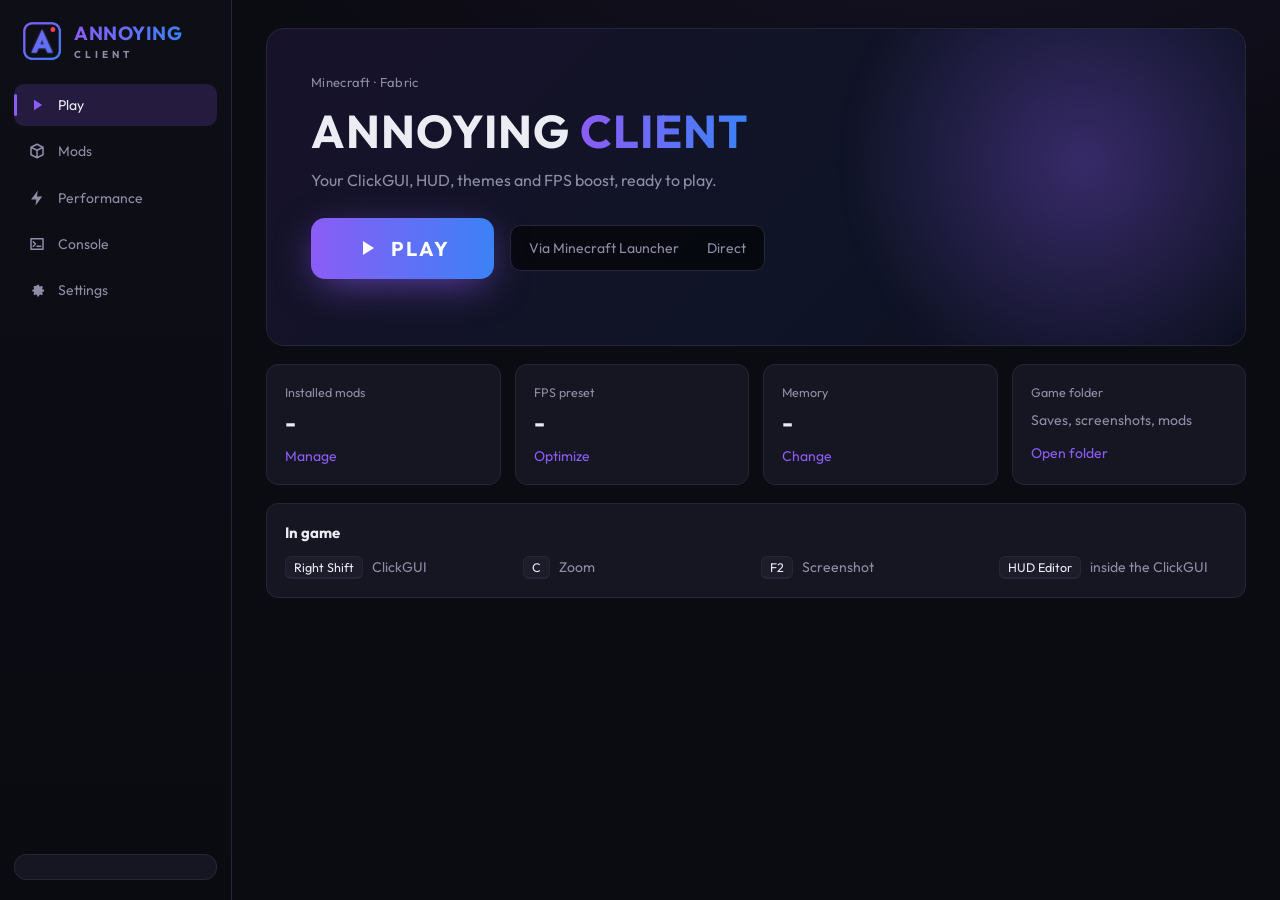
==== launcher/web/index.html @ da346d33 "Add Annoying Client Launcher (AnnoyingClient.exe) Standalone launcher with an embedded web UI: insta" ====
<!doctype html>
<html lang="en">
<head>
<meta charset="utf-8">
<meta name="viewport" content="width=device-width, initial-scale=1">
<title>Annoying Client</title>
<link rel="icon" href="icon.png">
<link rel="stylesheet" href="app.css">
</head>
<body>
<div class="app">
  <aside class="sidebar">
    <div class="brand">
      <img src="icon.png" alt="">
      <div>
        <div class="brand-name"><span>ANNOYING</span></div>
        <div class="brand-sub">C L I E N T</div>
      </div>
    </div>
    <nav>
      <button class="nav active" data-page="play"><svg viewBox="0 0 24 24"><path d="M8 5v14l11-7z"/></svg>Play</button>
      <button class="nav" data-page="mods"><svg viewBox="0 0 24 24"><path d="M4 7l8-4 8 4v10l-8 4-8-4z M4 7l8 4 8-4 M12 11v10" fill="none" stroke-width="2"/></svg>Mods</button>
      <button class="nav" data-page="performance"><svg viewBox="0 0 24 24"><path d="M13 2L4 14h7l-1 8 9-12h-7z"/></svg>Performance</button>
      <button class="nav" data-page="console"><svg viewBox="0 0 24 24"><path d="M4 5h16v14H4z M7 9l3 3-3 3 M12 15h5" fill="none" stroke-width="2"/></svg>Console</button>
      <button class="nav" data-page="settings"><svg viewBox="0 0 24 24"><path d="M12 8a4 4 0 100 8 4 4 0 000-8zm8.9 5.4l-1.9-.3a7 7 0 00-.6-1.5l1.1-1.6-1.6-1.6-1.6 1.1a7 7 0 00-1.5-.6l-.3-1.9h-2.2l-.3 1.9a7 7 0 00-1.5.6L8.9 8.4 7.3 10l1.1 1.6a7 7 0 00-.6 1.5l-1.9.3v2.2l1.9.3c.1.5.3 1 .6 1.5l-1.1 1.6 1.6 1.6 1.6-1.1c.5.3 1 .5 1.5.6l.3 1.9h2.2l.3-1.9c.5-.1 1-.3 1.5-.6l1.6 1.1 1.6-1.6-1.1-1.6c.3-.5.5-1 .6-1.5l1.9-.3z" transform="translate(-0.5 -2.5) scale(1.05)"/></svg>Settings</button>
    </nav>
    <div class="account" id="account"></div>
  </aside>

  <main>
    <!-- PLAY -->
    <section class="page active" id="page-play">
      <div class="hero">
        <div class="hero-glow"></div>
        <div class="hero-content">
          <div class="eyebrow">Minecraft <span id="mc-version"></span> &middot; Fabric <span id="loader-version"></span></div>
          <h1>ANNOYING <span class="grad">CLIENT</span></h1>
          <p class="lead">Your ClickGUI, HUD, themes and FPS boost, ready to play.</p>
          <div class="play-row">
            <button class="play" id="play-btn"><svg viewBox="0 0 24 24"><path d="M8 5v14l11-7z"/></svg><span>PLAY</span></button>
            <div class="mode" id="mode-select">
              <button data-mode="official" class="seg">Via Minecraft Launcher</button>
              <button data-mode="direct" class="seg">Direct</button>
            </div>
          </div>
          <div class="mode-hint" id="mode-hint"></div>
          <div class="progress hidden" id="progress">
            <div class="progress-top"><span id="progress-stage">Preparing</span><span id="progress-detail"></span></div>
            <div class="bar"><div class="fill" id="progress-fill"></div></div>
          </div>
        </div>
      </div>
      <div class="cards">
        <div class="card stat"><div class="stat-label">Installed mods</div><div class="stat-value" id="stat-mods">-</div><button class="link" data-goto="mods">Manage</button></div>
        <div class="card stat"><div class="stat-label">FPS preset</div><div class="stat-value" id="stat-preset">-</div><button class="link" data-goto="performance">Optimize</button></div>
        <div class="card stat"><div class="stat-label">Memory</div><div class="stat-value" id="stat-memory">-</div><button class="link" data-goto="settings">Change</button></div>
        <div class="card stat"><div class="stat-label">Game folder</div><div class="stat-value small">Saves, screenshots, mods</div><button class="link" data-open="game">Open folder</button></div>
      </div>
      <div class="card tips">
        <h3>In game</h3>
        <div class="tip-grid">
          <div><kbd>Right Shift</kbd> ClickGUI</div>
          <div><kbd>C</kbd> Zoom</div>
          <div><kbd>F2</kbd> Screenshot</div>
          <div><span class="pill">HUD Editor</span> inside the ClickGUI</div>
        </div>
      </div>
    </section>

    <!-- MODS -->
    <section class="page" id="page-mods">
      <header class="page-head">
        <div><h2>Mods</h2><p>Fabric mods for Minecraft <span class="mcv"></span> from Modrinth.</p></div>
        <div class="tabs" id="mod-tabs">
          <button class="tab active" data-tab="installed">Installed</button>
          <button class="tab" data-tab="browse">Browse</button>
        </div>
      </header>
      <div id="mods-installed">
        <div class="toolbar">
          <button class="btn" id="check-updates">Check for updates</button>
          <button class="btn primary hidden" id="update-all">Update all</button>
          <div class="spacer"></div>
          <button class="btn ghost" data-open="mods">Open mods folder</button>
        </div>
        <div class="list" id="installed-list"></div>
      </div>
      <div id="mods-browse" class="hidden">
        <div class="toolbar">
          <div class="search"><svg viewBox="0 0 24 24"><circle cx="10.5" cy="10.5" r="6.5" fill="none" stroke-width="2.4"/><path d="M15.5 15.5L21 21" stroke-width="2.4"/></svg><input id="search-input" placeholder="Search Modrinth..." autocomplete="off"></div>
          <select id="search-sort">
            <option value="relevance">Relevance</option>
            <option value="downloads">Most downloads</option>
            <option value="follows">Most followed</option>
            <option value="updated">Recently updated</option>
            <option value="newest">Newest</option>
          </select>
        </div>
        <div class="grid" id="search-results"></div>
        <div class="more"><button class="btn hidden" id="search-more">Load more</button></div>
      </div>
    </section>

    <!-- PERFORMANCE -->
    <section class="page" id="page-performance">
      <header class="page-head">
        <div><h2>Performance</h2><p>Boost your FPS with proven optimization mods and tuned settings.</p></div>
      </header>
      <h3 class="section">Video preset</h3>
      <div class="presets" id="presets"></div>
      <h3 class="section">Optimization mods</h3>
      <div class="list" id="perf-mods"></div>
      <h3 class="section">Java memory</h3>
      <div class="card">
        <div class="row">
          <div><div class="label">Allocated memory</div><div class="hint" id="mem-hint"></div></div>
          <div class="mem-value" id="mem-value"></div>
        </div>
        <input type="range" id="mem-slider" min="1024" step="256">
        <div class="row gap">
          <div><div class="label">Garbage collector</div><div class="hint">G1 with Aikar's flags is the safe choice. ZGC has the shortest pauses on strong PCs.</div></div>
          <select id="gc-select"><option value="g1">G1 (Aikar's flags)</option><option value="zgc">Generational ZGC</option></select>
        </div>
      </div>
      <div class="apply-bar">
        <div class="hint">Changes apply the next time you start Minecraft.</div>
        <button class="btn primary big" id="apply-perf"><svg viewBox="0 0 24 24"><path d="M13 2L4 14h7l-1 8 9-12h-7z"/></svg>Optimize</button>
      </div>
    </section>

    <!-- CONSOLE -->
    <section class="page" id="page-console">
      <header class="page-head">
        <div><h2>Console</h2><p>Live game output (direct launches).</p></div>
        <div class="toolbar tight">
          <input id="log-filter" placeholder="Filter..." class="input">
          <button class="btn" id="log-copy">Copy</button>
          <button class="btn danger hidden" id="stop-game">Stop game</button>
        </div>
      </header>
      <pre class="console" id="console"></pre>
    </section>

    <!-- SETTINGS -->
    <section class="page" id="page-settings">
      <header class="page-head"><div><h2>Settings</h2><p>Launcher, game window and account options.</p></div></header>
      <div class="card form">
        <h3>Launch</h3>
        <div class="row"><div><div class="label">Default launch mode</div><div class="hint">"Via Minecraft Launcher" works for everyone. "Direct" needs an approved application ID (below).</div></div>
          <select id="set-mode"><option value="official">Via Minecraft Launcher</option><option value="direct">Direct</option></select></div>
        <div class="row"><div><div class="label">Window size</div><div class="hint">Width x height when not fullscreen</div></div>
          <div class="inline"><input type="number" id="set-width" class="input small"> x <input type="number" id="set-height" class="input small"></div></div>
        <div class="row"><div><div class="label">Fullscreen</div></div><label class="switch"><input type="checkbox" id="set-fullscreen"><span></span></label></div>
        <div class="row"><div><div class="label">Keep launcher open while playing</div></div><label class="switch"><input type="checkbox" id="set-keepopen"><span></span></label></div>
      </div>
      <div class="card form">
        <h3>Java</h3>
        <div class="row"><div><div class="label">Java executable</div><div class="hint">Leave empty to use the Java 21 runtime the launcher downloads from Mojang.</div></div>
          <input id="set-java" class="input wide" placeholder="Managed automatically"></div>
        <div class="row"><div><div class="label">Extra JVM arguments</div><div class="hint">Added after the memory and garbage-collector flags.</div></div>
          <input id="set-jvm" class="input wide" placeholder="e.g. -Dsodium.checks.issue2561=false"></div>
        <div class="row"><div><div class="label">Download threads</div></div><input type="number" id="set-threads" class="input small" min="1" max="64"></div>
      </div>
      <div class="card form">
        <h3>Microsoft sign-in (direct launch)</h3>
        <p class="hint block">Minecraft only accepts sign-ins from applications that Mojang has approved. To launch directly,
          register an app in the Azure portal (personal Microsoft accounts, "Allow public client flows" on), apply for Minecraft API
          access, then paste its Application (client) ID here. Until then, use "Via Minecraft Launcher": it signs in with your account
          through the official launcher and uses all of this launcher's mods and optimizations.</p>
        <div class="row"><div><div class="label">Application (client) ID</div></div><input id="set-client" class="input wide" placeholder="00000000-0000-0000-0000-000000000000"></div>
        <div class="row"><div></div><div class="inline"><button class="btn ghost" data-open="azure">Azure portal</button><button class="btn ghost" data-open="approval">Apply for approval</button></div></div>
      </div>
      <div class="card form">
        <h3>Maintenance</h3>
        <div class="row"><div><div class="label">Launcher data</div><div class="hint" id="data-dir"></div></div>
          <div class="inline"><button class="btn ghost" data-open="data">Open</button><button class="btn" id="repair">Repair game files</button></div></div>
      </div>
      <div class="save-bar"><button class="btn primary big" id="save-settings">Save settings</button></div>
    </section>
  </main>
</div>

<div class="modal hidden" id="login-modal">
  <div class="modal-card">
    <h3>Sign in with Microsoft</h3>
    <p>Your browser opened <b id="login-url">microsoft.com/link</b>. Enter this code there:</p>
    <div class="code" id="login-code">--------</div>
    <div class="inline center"><button class="btn" id="copy-code">Copy code</button><button class="btn ghost" id="login-close">Close</button></div>
    <p class="hint">This window closes automatically when you're signed in.</p>
  </div>
</div>
<div class="toasts" id="toasts"></div>
<script src="app.js"></script>
</body>
</html>
---- launcher/web/app.css ----
@font-face { font-family: Outfit; src: url(outfit-regular.ttf); font-weight: 400; }
@font-face { font-family: Outfit; src: url(outfit-bold.ttf); font-weight: 700; }

:root {
  --bg: #0b0b12;
  --bg2: #11111b;
  --panel: #161622;
  --panel2: #1c1c2b;
  --line: #262638;
  --text: #ececf4;
  --muted: #8d8da6;
  --dim: #5e5e75;
  --accent: #8b5cf6;
  --accent2: #3b82f6;
  --green: #22c55e;
  --red: #ef4444;
  --amber: #f59e0b;
  --radius: 12px;
}
* { box-sizing: border-box; }
html, body { margin: 0; height: 100%; background: var(--bg); color: var(--text); font: 14px/1.45 Outfit, "Segoe UI", system-ui, sans-serif; overflow: hidden; }
button, input, select { font: inherit; color: inherit; }
svg { width: 18px; height: 18px; fill: currentColor; stroke: currentColor; stroke-width: 0; stroke-linecap: round; stroke-linejoin: round; flex: none; }
svg [fill="none"] { stroke-width: 2; }
.hidden { display: none !important; }

.app { display: grid; grid-template-columns: 232px 1fr; height: 100vh; }

/* sidebar */
.sidebar { background: linear-gradient(180deg, #0e0e17, #0a0a11); border-right: 1px solid var(--line); display: flex; flex-direction: column; padding: 20px 14px; }
.brand { display: flex; align-items: center; gap: 12px; padding: 0 8px 22px; }
.brand img { width: 40px; height: 40px; border-radius: 10px; }
.brand-name { font-weight: 700; font-size: 19px; letter-spacing: .5px; background: linear-gradient(90deg, var(--accent), var(--accent2)); -webkit-background-clip: text; background-clip: text; color: transparent; }
.brand-sub { font-size: 10px; color: var(--muted); font-weight: 700; letter-spacing: 1px; }
nav { display: flex; flex-direction: column; gap: 4px; }
.nav { display: flex; align-items: center; gap: 12px; padding: 11px 14px; border: 0; background: none; border-radius: 10px; color: var(--muted); cursor: pointer; text-align: left; position: relative; transition: background .18s, color .18s; }
.nav:hover { background: #ffffff0a; color: var(--text); }
.nav.active { background: color-mix(in srgb, var(--accent) 18%, transparent); color: var(--text); }
.nav.active::before { content: ""; position: absolute; left: 0; top: 10px; bottom: 10px; width: 3px; border-radius: 3px; background: var(--accent); }
.nav.active svg { color: var(--accent); }

.account { margin-top: auto; background: var(--panel); border: 1px solid var(--line); border-radius: var(--radius); padding: 12px; }
.acc-row { display: flex; align-items: center; gap: 10px; }
.avatar { width: 34px; height: 34px; border-radius: 9px; background: linear-gradient(135deg, var(--accent), var(--accent2)); display: grid; place-items: center; font-weight: 700; }
.acc-name { font-weight: 700; }
.acc-sub { font-size: 12px; color: var(--muted); }
.account .btn { width: 100%; margin-top: 10px; }

/* main */
main { overflow-y: auto; padding: 28px 34px 40px; background: radial-gradient(1200px 500px at 70% -10%, #8b5cf614, transparent 60%), var(--bg); }
.page { display: none; animation: fade .25s ease; max-width: 1100px; }
.page.active { display: block; }
@keyframes fade { from { opacity: 0; transform: translateY(6px); } to { opacity: 1; transform: none; } }

.hero { position: relative; overflow: hidden; border-radius: 18px; border: 1px solid var(--line); background: linear-gradient(135deg, #17122a, #0f1426 60%, #0d1020); padding: 44px 44px 36px; }
.hero-glow { position: absolute; inset: -40% -10% auto auto; width: 520px; height: 520px; background: radial-gradient(circle, #8b5cf655, transparent 65%); filter: blur(10px); animation: float 9s ease-in-out infinite; }
@keyframes float { 50% { transform: translate(-40px, 30px); } }
.hero-content { position: relative; }
.eyebrow { color: var(--muted); font-size: 13px; letter-spacing: .3px; }
h1 { font-size: 46px; margin: 6px 0 4px; letter-spacing: 1px; }
.grad { background: linear-gradient(90deg, var(--accent), var(--accent2)); -webkit-background-clip: text; background-clip: text; color: transparent; }
.lead { color: var(--muted); margin: 0 0 26px; font-size: 16px; }
.play-row { display: flex; align-items: center; gap: 16px; flex-wrap: wrap; }
.play { display: flex; align-items: center; gap: 12px; border: 0; cursor: pointer; padding: 16px 44px; border-radius: 14px; font-size: 20px; font-weight: 700; letter-spacing: 2px; color: #fff; background: linear-gradient(90deg, var(--accent), var(--accent2)); box-shadow: 0 10px 40px -8px #8b5cf6aa; transition: transform .15s, box-shadow .2s, filter .2s; }
.play svg { width: 24px; height: 24px; }
.play:hover { transform: translateY(-2px); box-shadow: 0 14px 44px -6px #8b5cf6cc; }
.play:active { transform: translateY(0); }
.play:disabled { filter: grayscale(.7) brightness(.7); cursor: default; transform: none; }
.play.running { background: linear-gradient(90deg, #16a34a, #22c55e); box-shadow: 0 10px 40px -8px #22c55e88; }
.mode { display: flex; background: #0009; border: 1px solid var(--line); border-radius: 11px; padding: 4px; }
.seg { border: 0; background: none; padding: 8px 14px; border-radius: 8px; color: var(--muted); cursor: pointer; transition: .15s; }
.seg.active { background: var(--panel2); color: var(--text); }
.mode-hint { color: var(--muted); font-size: 12.5px; margin-top: 12px; min-height: 18px; }
.mode-hint a { color: var(--accent); cursor: pointer; }

.progress { margin-top: 22px; max-width: 560px; }
.progress-top { display: flex; justify-content: space-between; font-size: 13px; color: var(--muted); margin-bottom: 7px; }
.bar { height: 8px; background: #ffffff10; border-radius: 8px; overflow: hidden; }
.fill { height: 100%; width: 0; background: linear-gradient(90deg, var(--accent), var(--accent2)); border-radius: 8px; transition: width .25s ease; }

.cards { display: grid; grid-template-columns: repeat(4, 1fr); gap: 14px; margin: 18px 0; }
.card { background: var(--panel); border: 1px solid var(--line); border-radius: var(--radius); padding: 18px; }
.stat-label { color: var(--muted); font-size: 12.5px; }
.stat-value { font-size: 24px; font-weight: 700; margin: 4px 0 6px; }
.stat-value.small { font-size: 14px; font-weight: 400; color: var(--muted); margin: 9px 0 13px; }
.link { border: 0; background: none; color: var(--accent); padding: 0; cursor: pointer; }
.link:hover { text-decoration: underline; }
.tips h3 { margin: 0 0 12px; font-size: 15px; }
.tip-grid { display: grid; grid-template-columns: repeat(4, 1fr); gap: 10px; color: var(--muted); }
kbd, .pill { display: inline-block; background: var(--panel2); border: 1px solid var(--line); border-bottom-width: 2px; border-radius: 6px; padding: 1px 8px; margin-right: 6px; color: var(--text); font: inherit; font-size: 12.5px; }

/* headers, tabs */
.page-head { display: flex; justify-content: space-between; align-items: flex-end; gap: 20px; margin-bottom: 18px; }
h2 { margin: 0; font-size: 26px; }
.page-head p { margin: 4px 0 0; color: var(--muted); }
.tabs { display: flex; background: var(--panel); border: 1px solid var(--line); border-radius: 11px; padding: 4px; }
.tab { border: 0; background: none; padding: 8px 18px; border-radius: 8px; color: var(--muted); cursor: pointer; }
.tab.active { background: var(--accent); color: #fff; }
.toolbar { display: flex; gap: 10px; align-items: center; margin-bottom: 14px; }
.toolbar.tight { margin: 0; }
.spacer { flex: 1; }
h3.section { margin: 26px 0 12px; font-size: 15px; color: var(--muted); text-transform: uppercase; letter-spacing: 1px; font-weight: 700; }

/* buttons & inputs */
.btn { display: inline-flex; align-items: center; gap: 8px; border: 1px solid var(--line); background: var(--panel2); padding: 9px 15px; border-radius: 9px; cursor: pointer; transition: background .15s, border-color .15s, transform .1s; white-space: nowrap; }
.btn:hover { background: #24243a; border-color: #34344d; }
.btn:active { transform: scale(.98); }
.btn:disabled { opacity: .55; cursor: default; }
.btn.primary { background: linear-gradient(90deg, var(--accent), var(--accent2)); border-color: transparent; color: #fff; }
.btn.primary:hover { filter: brightness(1.1); }
.btn.ghost { background: none; }
.btn.danger { background: #ef444422; border-color: #ef444466; color: #fca5a5; }
.btn.big { padding: 12px 26px; font-size: 15px; font-weight: 700; }
.input, select, .search { background: var(--bg2); border: 1px solid var(--line); border-radius: 9px; padding: 9px 12px; outline: none; transition: border-color .15s; }
.input:focus, select:focus, .search:focus-within { border-color: var(--accent); }
.input.small { width: 90px; }
.input.wide { width: 380px; }
select { cursor: pointer; }
.search { display: flex; align-items: center; gap: 8px; flex: 1; padding: 0 12px; }
.search svg { color: var(--muted); fill: none; stroke-width: 2.4; }
.search input { border: 0; background: none; outline: none; padding: 10px 0; flex: 1; }

/* lists */
.list { display: flex; flex-direction: column; gap: 8px; }
.item { display: flex; align-items: center; gap: 14px; background: var(--panel); border: 1px solid var(--line); border-radius: var(--radius); padding: 12px 14px; transition: border-color .15s, background .15s; }
.item:hover { border-color: #33334a; }
.item.off { opacity: .55; }
.icon { width: 42px; height: 42px; border-radius: 10px; background: var(--panel2) center/cover no-repeat; flex: none; display: grid; place-items: center; font-weight: 700; color: var(--muted); }
.item-main { flex: 1; min-width: 0; }
.item-title { font-weight: 700; display: flex; align-items: center; gap: 8px; }
.item-sub { color: var(--muted); font-size: 12.5px; white-space: nowrap; overflow: hidden; text-overflow: ellipsis; }
.badge { font-size: 11px; font-weight: 700; padding: 2px 8px; border-radius: 20px; background: #8b5cf633; color: #c4b5fd; }
.badge.green { background: #22c55e26; color: #86efac; }
.badge.amber { background: #f59e0b26; color: #fcd34d; }
.icon-btn { border: 0; background: none; color: var(--muted); cursor: pointer; padding: 6px; border-radius: 7px; }
.icon-btn:hover { background: #ef444422; color: #fca5a5; }
.empty { color: var(--muted); text-align: center; padding: 40px; }

.grid { display: grid; grid-template-columns: repeat(auto-fill, minmax(300px, 1fr)); gap: 12px; }
.mod-card { display: flex; gap: 14px; background: var(--panel); border: 1px solid var(--line); border-radius: var(--radius); padding: 14px; transition: border-color .15s, transform .15s; }
.mod-card:hover { border-color: #3a3a55; transform: translateY(-1px); }
.mod-card .icon { width: 54px; height: 54px; }
.mod-desc { color: var(--muted); font-size: 12.5px; display: -webkit-box; -webkit-line-clamp: 2; -webkit-box-orient: vertical; overflow: hidden; margin: 3px 0 8px; }
.mod-meta { display: flex; align-items: center; justify-content: space-between; gap: 8px; font-size: 12px; color: var(--dim); }
.mod-meta .btn { padding: 6px 13px; font-size: 13px; }
.more { text-align: center; margin-top: 16px; }

/* switch */
.switch { position: relative; width: 42px; height: 24px; flex: none; cursor: pointer; }
.switch input { opacity: 0; width: 0; height: 0; }
.switch span { position: absolute; inset: 0; background: #2a2a3d; border-radius: 24px; transition: background .2s; }
.switch span::after { content: ""; position: absolute; width: 18px; height: 18px; left: 3px; top: 3px; border-radius: 50%; background: #b8b8cc; transition: transform .2s cubic-bezier(.3,1.4,.5,1), background .2s; }
.switch input:checked + span { background: var(--accent); }
.switch input:checked + span::after { transform: translateX(18px); background: #fff; }
.switch input:disabled + span { opacity: .5; cursor: default; }

/* performance */
.presets { display: grid; grid-template-columns: repeat(3, 1fr); gap: 14px; }
.preset { text-align: left; border: 1px solid var(--line); background: var(--panel); border-radius: var(--radius); padding: 18px; cursor: pointer; transition: border-color .15s, background .15s, transform .15s; }
.preset:hover { transform: translateY(-2px); border-color: #3a3a55; }
.preset.active { border-color: var(--accent); background: linear-gradient(160deg, #8b5cf622, var(--panel) 70%); box-shadow: 0 0 0 1px var(--accent) inset; }
.preset-name { font-weight: 700; font-size: 16px; display: flex; justify-content: space-between; }
.preset-desc { color: var(--muted); font-size: 13px; margin-top: 6px; }
.preset-specs { margin-top: 12px; display: flex; flex-wrap: wrap; gap: 6px; }
.spec { font-size: 11.5px; background: var(--panel2); border-radius: 6px; padding: 2px 7px; color: var(--muted); }
.row { display: flex; justify-content: space-between; align-items: center; gap: 20px; }
.row.gap { margin-top: 18px; }
.label { font-weight: 700; }
.hint { color: var(--muted); font-size: 12.5px; }
.hint.block { margin: 0 0 14px; line-height: 1.55; }
.mem-value { font-size: 22px; font-weight: 700; color: var(--accent); }
input[type=range] { width: 100%; margin: 14px 0 4px; accent-color: var(--accent); }
.apply-bar, .save-bar { position: sticky; bottom: -40px; margin: 22px -34px -40px; padding: 16px 34px; display: flex; justify-content: flex-end; align-items: center; gap: 18px; background: linear-gradient(180deg, transparent, var(--bg) 30%); }

/* settings */
.form { margin-bottom: 14px; }
.form h3 { margin: 0 0 14px; font-size: 16px; }
.form .row { padding: 10px 0; border-top: 1px solid var(--line); }
.form .row:first-of-type { border-top: 0; }
.inline { display: flex; align-items: center; gap: 8px; }
.center { justify-content: center; }

/* console */
.console { background: #07070c; border: 1px solid var(--line); border-radius: var(--radius); padding: 14px; height: calc(100vh - 170px); overflow: auto; margin: 0; font: 12.5px/1.5 "Cascadia Mono", Consolas, "DejaVu Sans Mono", monospace; color: #c9c9da; white-space: pre-wrap; word-break: break-all; }
.console .warn { color: #fcd34d; }
.console .err { color: #fca5a5; }
.console .launcher { color: #c4b5fd; }

/* modal & toasts */
.modal { position: fixed; inset: 0; background: #000a; display: grid; place-items: center; backdrop-filter: blur(6px); animation: fade .2s; z-index: 10; }
.modal-card { background: var(--panel); border: 1px solid var(--line); border-radius: 16px; padding: 28px; width: 420px; text-align: center; box-shadow: 0 30px 80px #000c; }
.modal-card h3 { margin: 0 0 8px; font-size: 20px; }
.modal-card p { color: var(--muted); }
.code { font: 700 34px/1 "Cascadia Mono", Consolas, monospace; letter-spacing: 6px; background: var(--bg2); border: 1px solid var(--line); border-radius: 12px; padding: 18px; margin: 16px 0; color: var(--text); }
.toasts { position: fixed; right: 22px; bottom: 22px; display: flex; flex-direction: column; gap: 10px; z-index: 20; }
.toast { width: 340px; background: #14141fee; border: 1px solid var(--line); border-left: 3px solid var(--accent); border-radius: 12px; padding: 12px 14px; box-shadow: 0 16px 40px #000a; animation: slide .35s cubic-bezier(.2,1.3,.4,1); }
.toast.success { border-left-color: var(--green); }
.toast.error { border-left-color: var(--red); }
.toast.out { animation: slideout .3s forwards; }
.toast b { display: block; }
.toast span { color: var(--muted); font-size: 13px; }
@keyframes slide { from { transform: translateX(120%); } }
@keyframes slideout { to { transform: translateX(120%); opacity: 0; } }
::-webkit-scrollbar { width: 10px; }
::-webkit-scrollbar-thumb { background: #2a2a3d; border-radius: 10px; border: 2px solid var(--bg); }

@media (max-width: 980px) {
  .cards, .tip-grid { grid-template-columns: repeat(2, 1fr); }
  .presets { grid-template-columns: 1fr; }
  .input.wide { width: 260px; }
}
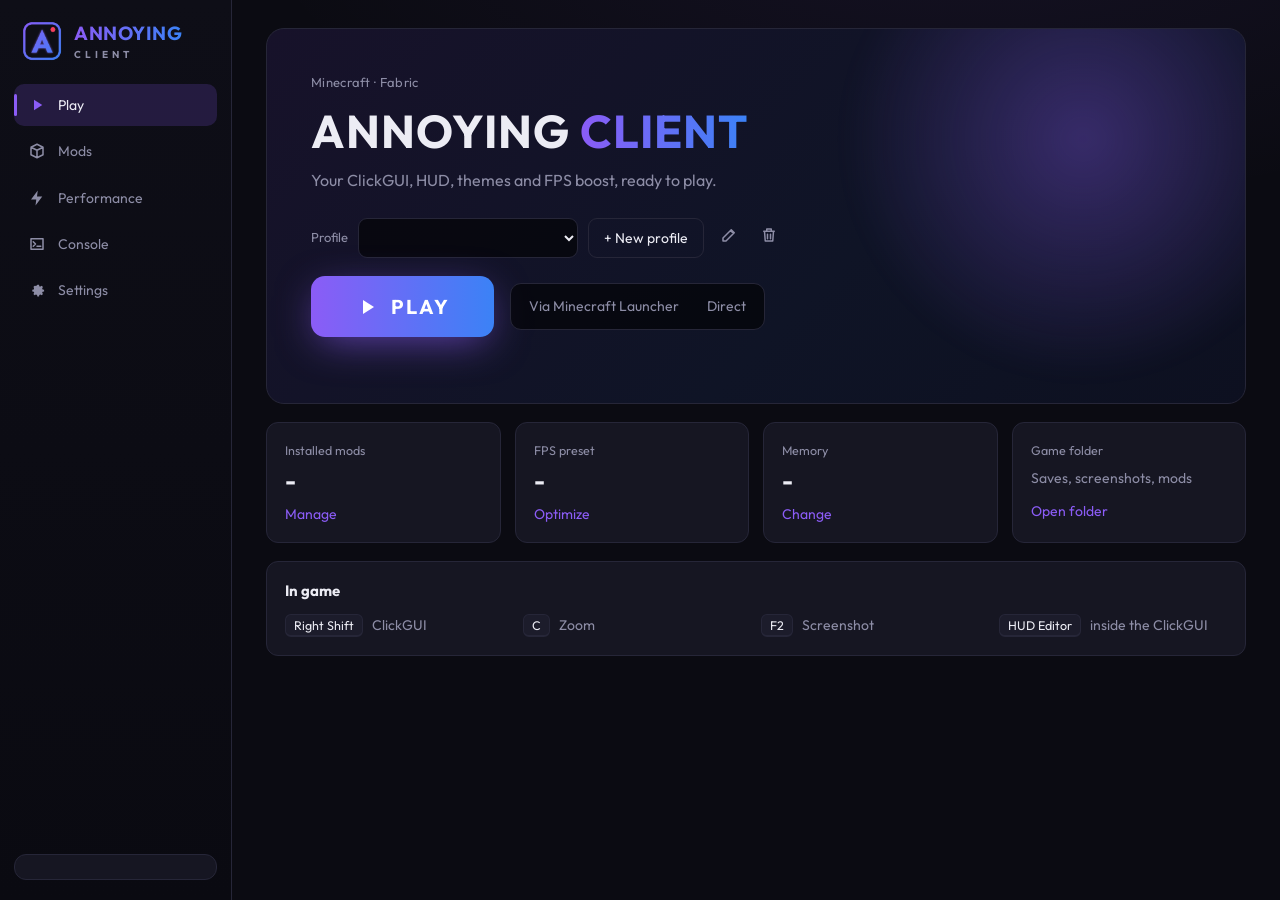
==== commit 27d66120: "Launcher: profiles and the "1.21.11 optimized" profile template Each profile has its own game folder" ====
--- a/launcher/web/index.html
+++ b/launcher/web/index.html
@@ -36,6 +36,13 @@
           <div class="eyebrow">Minecraft <span id="mc-version"></span> &middot; Fabric <span id="loader-version"></span></div>
           <h1>ANNOYING <span class="grad">CLIENT</span></h1>
           <p class="lead">Your ClickGUI, HUD, themes and FPS boost, ready to play.</p>
+          <div class="profile-bar">
+            <label class="profile-label" for="profile-select">Profile</label>
+            <select id="profile-select"></select>
+            <button class="btn ghost small-btn" id="profile-new">+ New profile</button>
+            <button class="icon-btn plain" id="profile-rename" title="Rename profile"><svg viewBox="0 0 24 24"><path d="M4 20h4L19 9l-4-4L4 16zM14 6l4 4" fill="none" stroke-width="2"/></svg></button>
+            <button class="icon-btn" id="profile-delete" title="Delete profile"><svg viewBox="0 0 24 24"><path d="M5 7h14M10 11v6M14 11v6M6 7l1 13h10l1-13M9 7V4h6v3" fill="none" stroke-width="2"/></svg></button>
+          </div>
           <div class="play-row">
             <button class="play" id="play-btn"><svg viewBox="0 0 24 24"><path d="M8 5v14l11-7z"/></svg><span>PLAY</span></button>
             <div class="mode" id="mode-select">
@@ -189,6 +196,29 @@
     <p class="hint">This window closes automatically when you're signed in.</p>
   </div>
 </div>
+<div class="modal hidden" id="profile-modal">
+  <div class="modal-card wide">
+    <h3>New profile</h3>
+    <p>Each profile has its own mods, settings and worlds.</p>
+    <input id="new-profile-name" class="input full" maxlength="40" placeholder="Profile name" value="1.21.11 optimized">
+    <div class="templates" id="templates"></div>
+    <div class="inline center"><button class="btn primary" id="profile-create">Create profile</button><button class="btn ghost" id="profile-cancel">Cancel</button></div>
+  </div>
+</div>
+<div class="modal hidden" id="rename-modal">
+  <div class="modal-card">
+    <h3>Rename profile</h3>
+    <input id="rename-input" class="input full" maxlength="40">
+    <div class="inline center"><button class="btn primary" id="rename-save">Save</button><button class="btn ghost" id="rename-cancel">Cancel</button></div>
+  </div>
+</div>
+<div class="modal hidden" id="remove-modal">
+  <div class="modal-card">
+    <h3>Delete profile?</h3>
+    <p id="remove-text"></p>
+    <div class="inline center"><button class="btn danger" id="remove-confirm">Delete</button><button class="btn ghost" id="remove-cancel">Cancel</button></div>
+  </div>
+</div>
 <div class="toasts" id="toasts"></div>
 <script src="app.js"></script>
 </body>
--- a/launcher/web/app.css
+++ b/launcher/web/app.css
@@ -73,6 +73,18 @@
 .mode-hint { color: var(--muted); font-size: 12.5px; margin-top: 12px; min-height: 18px; }
 .mode-hint a { color: var(--accent); cursor: pointer; }
 
+.profile-bar { display: flex; align-items: center; gap: 10px; margin-bottom: 18px; flex-wrap: wrap; }
+.profile-label { color: var(--muted); font-size: 13px; }
+.profile-bar select { min-width: 220px; background: #0009; }
+.small-btn { padding: 8px 12px; }
+.icon-btn.plain:hover { background: #ffffff12; color: var(--text); }
+.modal-card.wide { width: 560px; max-width: calc(100vw - 32px); }
+.input.full { width: 100%; margin: 6px 0 14px; }
+.templates { display: grid; gap: 10px; margin-bottom: 18px; text-align: left; }
+.template { border: 1px solid var(--line); background: var(--bg2); border-radius: 12px; padding: 14px; cursor: pointer; transition: border-color .15s; }
+.template.active { border-color: var(--accent); box-shadow: 0 0 0 1px var(--accent) inset; }
+.template b { display: block; margin-bottom: 4px; }
+.template span { color: var(--muted); font-size: 13px; }
 .progress { margin-top: 22px; max-width: 560px; }
 .progress-top { display: flex; justify-content: space-between; font-size: 13px; color: var(--muted); margin-bottom: 7px; }
 .bar { height: 8px; background: #ffffff10; border-radius: 8px; overflow: hidden; }
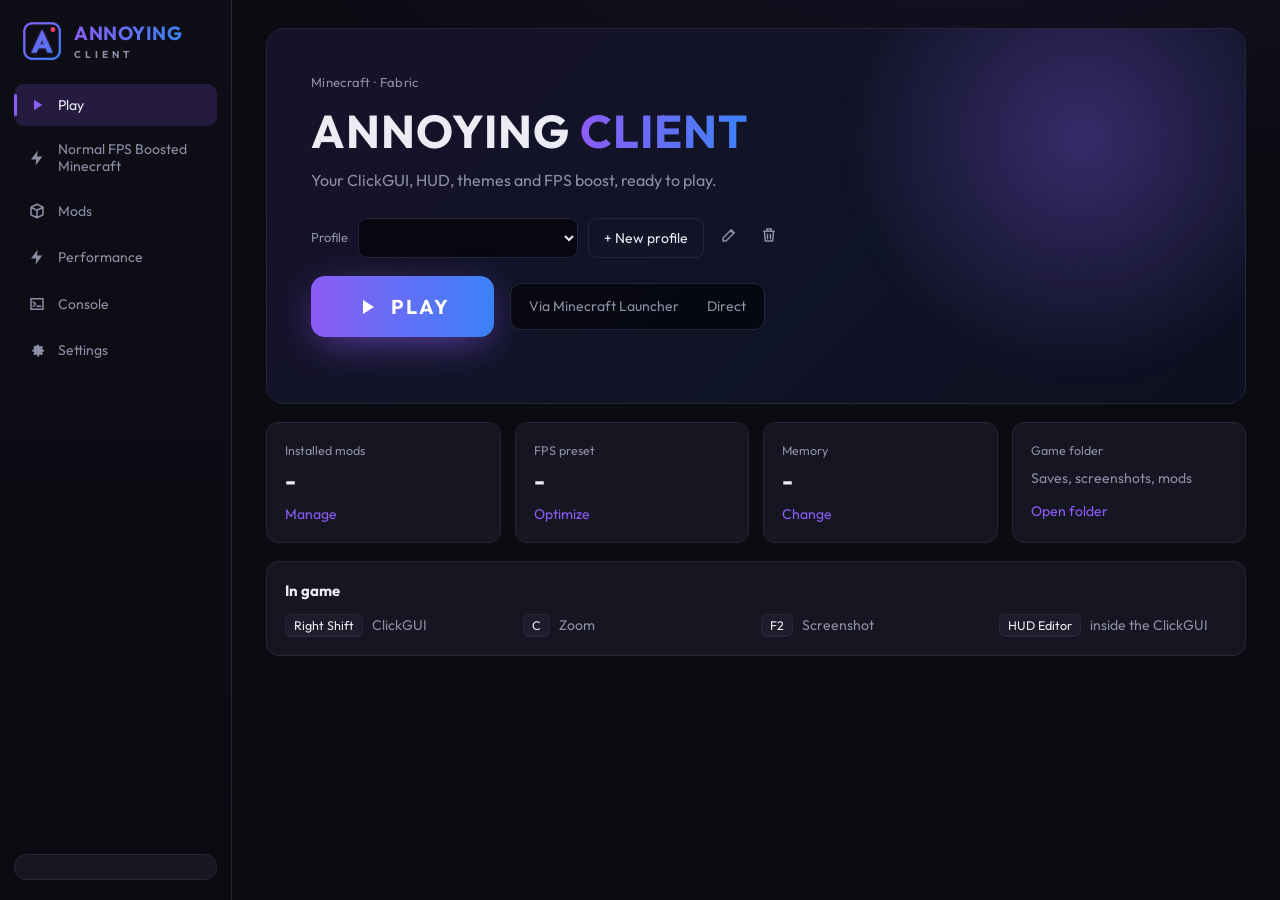
==== commit a5067036: "Release 1.3.1: Normal FPS Boosted Minecraft The launcher sidebar gets "Normal FPS Boosted Minecraft"" ====
--- a/launcher/web/index.html
+++ b/launcher/web/index.html
@@ -19,6 +19,7 @@
     </div>
     <nav>
       <button class="nav active" data-page="play"><svg viewBox="0 0 24 24"><path d="M8 5v14l11-7z"/></svg>Play</button>
+      <button class="nav nav-boosted" data-page="boosted" title="Starts your mods from the Annoying Client profile, without Annoying Client"><svg viewBox="0 0 24 24"><path d="M13 2L4 14h7l-1 8 9-12h-7z"/></svg><span>Normal FPS Boosted Minecraft</span></button>
       <button class="nav" data-page="mods"><svg viewBox="0 0 24 24"><path d="M4 7l8-4 8 4v10l-8 4-8-4z M4 7l8 4 8-4 M12 11v10" fill="none" stroke-width="2"/></svg>Mods</button>
       <button class="nav" data-page="performance"><svg viewBox="0 0 24 24"><path d="M13 2L4 14h7l-1 8 9-12h-7z"/></svg>Performance</button>
       <button class="nav" data-page="console"><svg viewBox="0 0 24 24"><path d="M4 5h16v14H4z M7 9l3 3-3 3 M12 15h5" fill="none" stroke-width="2"/></svg>Console</button>
@@ -28,8 +29,37 @@
   </aside>
 
   <main>
+    <!-- NORMAL FPS BOOSTED MINECRAFT -->
+    <section class="page" id="page-boosted">
+      <div class="hero">
+        <div class="hero-glow"></div>
+        <div class="hero-content">
+          <div class="eyebrow">Minecraft <span class="mc-version-copy"></span> &middot; Fabric</div>
+          <h1>NORMAL <span class="grad">FPS BOOSTED</span></h1>
+          <p class="lead">Your mods from the <b>Annoying Client</b> profile, without the Annoying Client mod. Same worlds, options and FPS settings.</p>
+          <div class="play-row">
+            <button class="play" id="boosted-play"><svg viewBox="0 0 24 24"><path d="M8 5v14l11-7z"/></svg><span>PLAY</span></button>
+          </div>
+          <div class="mode-hint" id="boosted-hint"></div>
+          <div class="progress hidden" id="boosted-progress">
+            <div class="progress-top"><span class="progress-stage">Preparing</span><span class="progress-detail"></span></div>
+            <div class="bar"><div class="fill"></div></div>
+          </div>
+        </div>
+      </div>
+      <div class="card">
+        <h3>Starts with these mods <span class="muted" id="boosted-count"></span></h3>
+        <div class="boosted-mods" id="boosted-mods"></div>
+        <p class="hint">Add or remove them on the Mods page while the <b>Annoying Client</b> profile is selected. Your mods folder is not changed: the mods are linked into a separate folder for this mode.</p>
+      </div>
+    </section>
+
     <!-- PLAY -->
     <section class="page active" id="page-play">
+      <div class="update-banner hidden" id="update-banner">
+        <div><b id="update-title">Update available</b><span id="update-notes"></span></div>
+        <button class="btn primary" id="update-now">Update now</button>
+      </div>
       <div class="hero">
         <div class="hero-glow"></div>
         <div class="hero-content">
@@ -178,6 +208,13 @@
         <div class="row"><div></div><div class="inline"><button class="btn ghost" data-open="azure">Azure portal</button><button class="btn ghost" data-open="approval">Apply for approval</button></div></div>
       </div>
       <div class="card form">
+        <h3>Updates</h3>
+        <div class="row"><div><div class="label">Launcher version</div><div class="hint" id="version-line"></div></div>
+          <button class="btn" id="check-update">Check for updates</button></div>
+        <div class="row"><div><div class="label">Check for updates automatically</div><div class="hint">At startup and every 6 hours. Updates are only installed when you click Update now.</div></div>
+          <label class="switch"><input type="checkbox" id="set-autoupdate"><span></span></label></div>
+      </div>
+      <div class="card form">
         <h3>Maintenance</h3>
         <div class="row"><div><div class="label">Launcher data</div><div class="hint" id="data-dir"></div></div>
           <div class="inline"><button class="btn ghost" data-open="data">Open</button><button class="btn" id="repair">Repair game files</button></div></div>
@@ -219,6 +256,12 @@
     <div class="inline center"><button class="btn danger" id="remove-confirm">Delete</button><button class="btn ghost" id="remove-cancel">Cancel</button></div>
   </div>
 </div>
+<div class="modal hidden" id="restart-modal">
+  <div class="modal-card">
+    <h3>Updating Annoying Client</h3>
+    <p>The launcher is restarting into the new version. This takes a few seconds.</p>
+  </div>
+</div>
 <div class="toasts" id="toasts"></div>
 <script src="app.js"></script>
 </body>
--- a/launcher/web/app.css
+++ b/launcher/web/app.css
@@ -85,6 +85,11 @@
 .template.active { border-color: var(--accent); box-shadow: 0 0 0 1px var(--accent) inset; }
 .template b { display: block; margin-bottom: 4px; }
 .template span { color: var(--muted); font-size: 13px; }
+.update-banner { display: flex; align-items: center; justify-content: space-between; gap: 16px; margin-bottom: 14px;
+  background: linear-gradient(90deg, color-mix(in srgb, var(--accent) 22%, var(--panel)), var(--panel)); border: 1px solid color-mix(in srgb, var(--accent) 55%, var(--line));
+  border-radius: var(--radius); padding: 14px 18px; }
+.update-banner b { display: block; }
+.update-banner span { color: var(--muted); font-size: 13px; }
 .progress { margin-top: 22px; max-width: 560px; }
 .progress-top { display: flex; justify-content: space-between; font-size: 13px; color: var(--muted); margin-bottom: 7px; }
 .bar { height: 8px; background: #ffffff10; border-radius: 8px; overflow: hidden; }
@@ -221,3 +226,12 @@
   .presets { grid-template-columns: 1fr; }
   .input.wide { width: 260px; }
 }
+
+/* Normal FPS Boosted Minecraft */
+.nav-boosted span { text-align: left; line-height: 1.2; }
+.boosted-mods { display: flex; flex-wrap: wrap; gap: 6px; margin: 10px 0 12px; }
+.boosted-mods .chip { display: inline-flex; align-items: center; gap: 6px; background: rgba(255,255,255,0.05);
+  border: 1px solid var(--line); border-radius: 999px; padding: 4px 10px 4px 4px; font-size: 13px; }
+.boosted-mods .chip img, .boosted-mods .chip i { width: 18px; height: 18px; border-radius: 5px; background: var(--line); display: inline-block; }
+.boosted-mods .empty { color: var(--muted); font-size: 13px; }
+.muted { color: var(--muted); font-weight: 400; font-size: 13px; }
